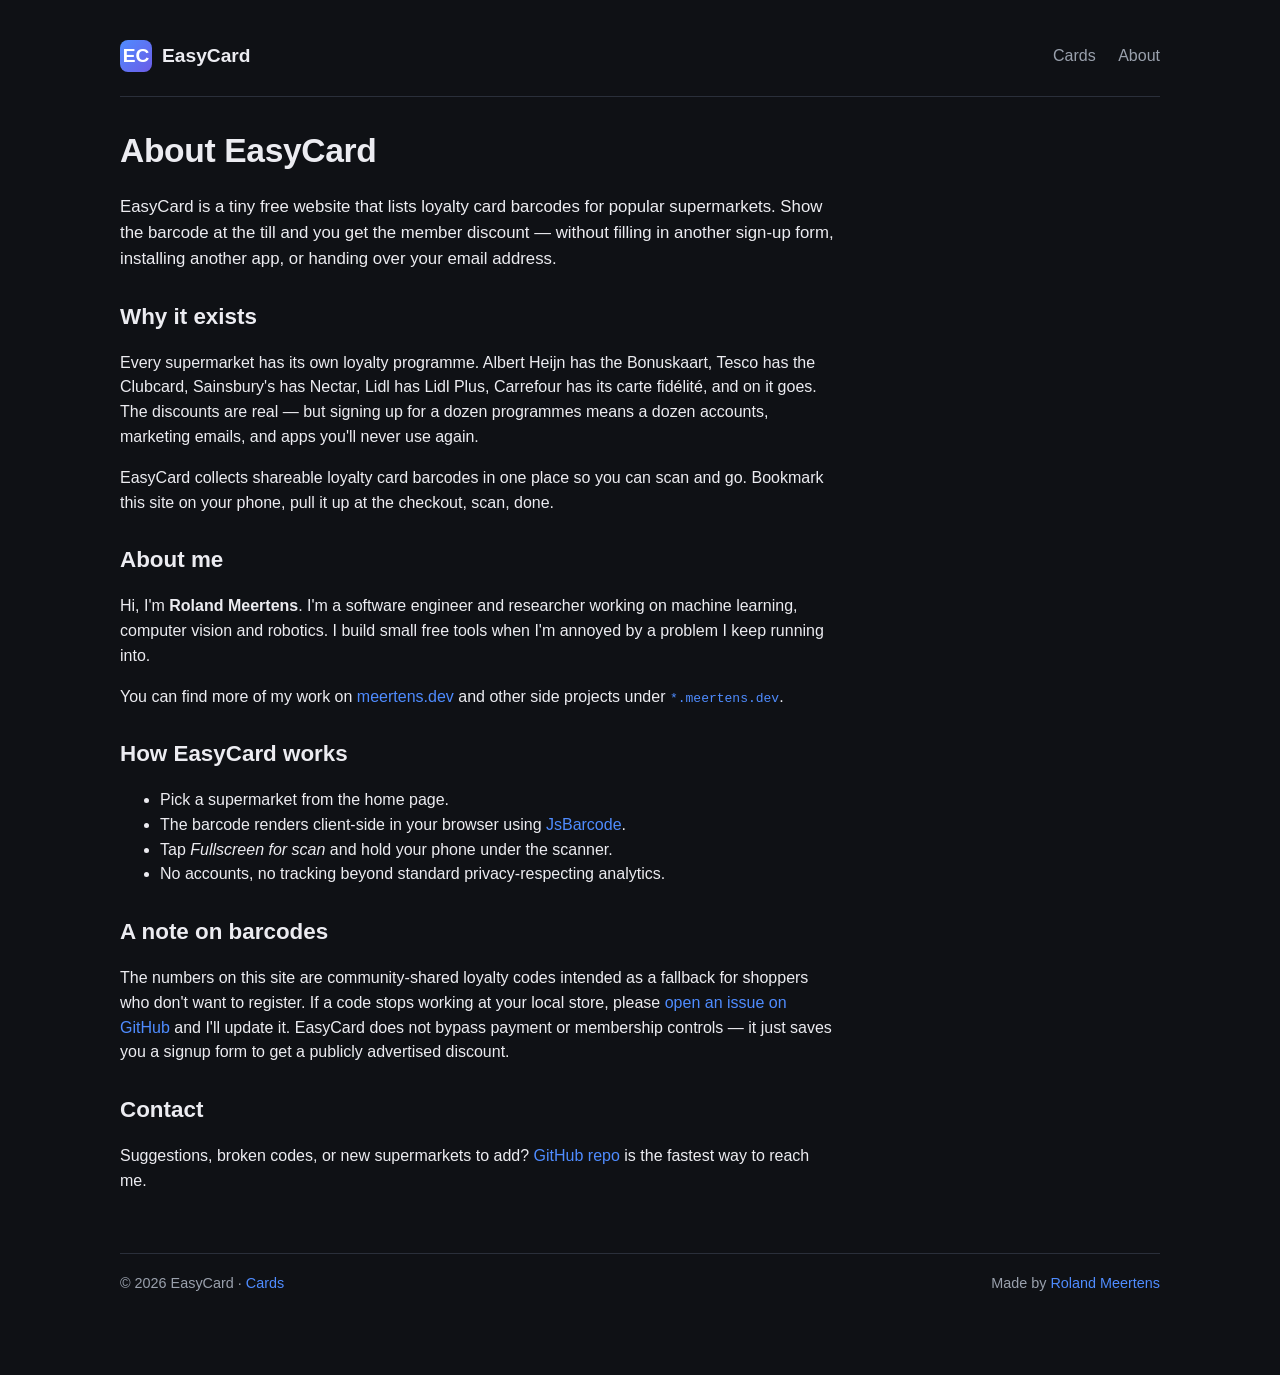
==== about.html @ 8a4fadd6 "Add EasyCard static site with loyalty card barcodes Lists supermarket loyalty programs (Albert Heijn" ====
<!doctype html>
<html lang="en">
<head>
  <meta charset="utf-8" />
  <meta name="viewport" content="width=device-width, initial-scale=1" />
  <title>About — EasyCard by Roland Meertens</title>
  <meta name="description" content="EasyCard is a free site by Roland Meertens that shares loyalty card barcodes for supermarkets like Albert Heijn, Tesco, Sainsbury's and Lidl, so you get member discounts without signing up." />
  <meta name="theme-color" content="#0f1115" />
  <link rel="canonical" href="https://easycard.meertens.dev/about.html" />
  <meta property="og:title" content="About EasyCard — Roland Meertens" />
  <meta property="og:description" content="Why EasyCard exists and who made it." />
  <meta property="og:url" content="https://easycard.meertens.dev/about.html" />
  <meta property="og:type" content="website" />
  <link rel="stylesheet" href="style.css" />
  <!-- Google tag (gtag.js) -->
  <script async src="https://www.googletagmanager.com/gtag/js?id=G-XXWYNZC7YH"></script>
  <script>
    window.dataLayer = window.dataLayer || [];
    function gtag(){dataLayer.push(arguments);}
    gtag('js', new Date());
    gtag('config', 'G-XXWYNZC7YH');
  </script>
  <script type="application/ld+json">
  {
    "@context": "https://schema.org",
    "@type": "Person",
    "name": "Roland Meertens",
    "url": "https://meertens.dev",
    "sameAs": [
      "https://easycard.meertens.dev",
      "https://citytours.meertens.dev"
    ],
    "jobTitle": "Software engineer & researcher",
    "knowsAbout": ["machine learning", "computer vision", "robotics"]
  }
  </script>
</head>
<body>
  <div class="container">
    <header class="site-header">
      <a class="logo" href="/">
        <span class="badge">EC</span>
        <span>EasyCard</span>
      </a>
      <nav class="site-nav">
        <a href="/">Cards</a>
        <a href="/about.html">About</a>
      </nav>
    </header>

    <h1>About EasyCard</h1>
    <div class="about-content">
      <p class="lead">
        EasyCard is a tiny free website that lists loyalty card barcodes
        for popular supermarkets. Show the barcode at the till and you
        get the member discount — without filling in another sign-up form,
        installing another app, or handing over your email address.
      </p>

      <h2>Why it exists</h2>
      <p>
        Every supermarket has its own loyalty programme. Albert Heijn has
        the Bonuskaart, Tesco has the Clubcard, Sainsbury's has Nectar,
        Lidl has Lidl Plus, Carrefour has its carte fidélité, and on it
        goes. The discounts are real — but signing up for a dozen
        programmes means a dozen accounts, marketing emails, and apps
        you'll never use again.
      </p>
      <p>
        EasyCard collects shareable loyalty card barcodes in one place so
        you can scan and go. Bookmark this site on your phone, pull it
        up at the checkout, scan, done.
      </p>

      <h2>About me</h2>
      <p>
        Hi, I'm <strong>Roland Meertens</strong>. I'm a software
        engineer and researcher working on machine learning, computer
        vision and robotics. I build small free tools when I'm annoyed
        by a problem I keep running into.
      </p>
      <p>
        You can find more of my work on
        <a href="https://meertens.dev">meertens.dev</a> and other
        side projects under
        <a href="https://meertens.dev"><code>*.meertens.dev</code></a>.
      </p>

      <h2>How EasyCard works</h2>
      <ul>
        <li>Pick a supermarket from the home page.</li>
        <li>The barcode renders client-side in your browser using <a href="https://github.com/lindell/JsBarcode">JsBarcode</a>.</li>
        <li>Tap <em>Fullscreen for scan</em> and hold your phone under the scanner.</li>
        <li>No accounts, no tracking beyond standard privacy-respecting analytics.</li>
      </ul>

      <h2>A note on barcodes</h2>
      <p>
        The numbers on this site are community-shared loyalty codes
        intended as a fallback for shoppers who don't want to register.
        If a code stops working at your local store, please
        <a href="https://github.com/rmeertens/easycard/issues">open an
        issue on GitHub</a> and I'll update it. EasyCard does not
        bypass payment or membership controls — it just saves you a
        signup form to get a publicly advertised discount.
      </p>

      <h2>Contact</h2>
      <p>
        Suggestions, broken codes, or new supermarkets to add?
        <a href="https://github.com/rmeertens/easycard">GitHub repo</a>
        is the fastest way to reach me.
      </p>
    </div>

    <footer>
      <span>© <span id="year"></span> EasyCard · <a href="/">Cards</a></span>
      <span>Made by <a href="https://meertens.dev">Roland Meertens</a></span>
    </footer>
  </div>
  <script>
    document.getElementById('year').textContent = new Date().getFullYear();
  </script>
</body>
</html>
---- style.css ----
:root {
  --bg: #0f1115;
  --panel: #181b22;
  --panel-2: #20242d;
  --text: #ececf1;
  --muted: #9aa1ad;
  --accent: #4f8cff;
  --border: #2a2f3a;
  --shadow: 0 6px 20px rgba(0, 0, 0, 0.35);
  --radius: 14px;
}

* { box-sizing: border-box; }

html, body {
  margin: 0;
  padding: 0;
  background: var(--bg);
  color: var(--text);
  font-family: -apple-system, BlinkMacSystemFont, "Segoe UI", Roboto, Inter, sans-serif;
  line-height: 1.55;
  -webkit-font-smoothing: antialiased;
}

a { color: var(--accent); text-decoration: none; }
a:hover { text-decoration: underline; }

.container {
  max-width: 1080px;
  margin: 0 auto;
  padding: 24px 20px 80px;
}

header.site-header {
  display: flex;
  align-items: center;
  justify-content: space-between;
  padding: 16px 0 24px;
  border-bottom: 1px solid var(--border);
  margin-bottom: 28px;
  flex-wrap: wrap;
  gap: 12px;
}

.logo {
  display: flex;
  align-items: center;
  gap: 10px;
  font-weight: 700;
  font-size: 1.2rem;
  color: var(--text);
}

.logo .badge {
  width: 32px; height: 32px; border-radius: 8px;
  background: linear-gradient(135deg, #4f8cff, #6c5ce7);
  display: inline-flex; align-items: center; justify-content: center;
  color: white; font-weight: 800;
}

nav.site-nav a {
  margin-left: 18px;
  color: var(--muted);
  font-weight: 500;
}
nav.site-nav a:hover { color: var(--text); text-decoration: none; }

h1 { font-size: 2.1rem; margin: 8px 0 6px; letter-spacing: -0.01em; }
h2 { font-size: 1.4rem; margin: 28px 0 12px; }
.lead { color: var(--muted); font-size: 1.05rem; max-width: 720px; }

.search-row {
  margin: 24px 0 8px;
}
.search-row input {
  width: 100%;
  padding: 12px 14px;
  border-radius: 10px;
  border: 1px solid var(--border);
  background: var(--panel);
  color: var(--text);
  font-size: 1rem;
}
.search-row input:focus { outline: none; border-color: var(--accent); }

.grid {
  display: grid;
  grid-template-columns: repeat(auto-fill, minmax(220px, 1fr));
  gap: 14px;
  margin-top: 14px;
}

.store-card {
  background: var(--panel);
  border: 1px solid var(--border);
  border-radius: var(--radius);
  padding: 16px;
  display: flex;
  flex-direction: column;
  gap: 6px;
  transition: transform .12s ease, border-color .12s ease, background .12s ease;
  cursor: pointer;
  color: var(--text);
}
.store-card:hover {
  transform: translateY(-2px);
  border-color: var(--accent);
  background: var(--panel-2);
  text-decoration: none;
}
.store-card .store-name {
  font-size: 1.1rem;
  font-weight: 700;
}
.store-card .store-program {
  color: var(--muted);
  font-size: 0.92rem;
}
.store-card .country {
  margin-top: 6px;
  font-size: 0.85rem;
  color: var(--muted);
}
.store-card .swatch {
  width: 40px; height: 6px; border-radius: 3px; margin-top: 8px;
}

.card-panel {
  background: var(--panel);
  border: 1px solid var(--border);
  border-radius: var(--radius);
  padding: 22px;
  box-shadow: var(--shadow);
}

.barcode-stage {
  background: white;
  border-radius: 12px;
  padding: 24px 16px;
  text-align: center;
  margin: 18px 0 10px;
}
.barcode-stage svg { max-width: 100%; height: auto; }

.code-text {
  font-family: ui-monospace, SFMono-Regular, Menlo, monospace;
  font-size: 1.1rem;
  letter-spacing: 0.06em;
  color: var(--text);
  background: var(--panel-2);
  padding: 10px 14px;
  border-radius: 8px;
  display: inline-block;
  border: 1px solid var(--border);
}

.actions { display: flex; gap: 10px; margin-top: 12px; flex-wrap: wrap; }
.btn {
  display: inline-flex;
  align-items: center;
  gap: 8px;
  padding: 10px 14px;
  border-radius: 10px;
  border: 1px solid var(--border);
  background: var(--panel-2);
  color: var(--text);
  font-weight: 600;
  cursor: pointer;
  font-size: 0.95rem;
}
.btn:hover { border-color: var(--accent); text-decoration: none; }
.btn.primary { background: var(--accent); border-color: var(--accent); color: white; }
.btn.primary:hover { background: #3a78ee; }

.notice {
  background: rgba(79, 140, 255, 0.08);
  border: 1px solid rgba(79, 140, 255, 0.25);
  color: var(--text);
  padding: 12px 14px;
  border-radius: 10px;
  font-size: 0.92rem;
}

footer {
  margin-top: 60px;
  padding-top: 18px;
  border-top: 1px solid var(--border);
  color: var(--muted);
  font-size: 0.9rem;
  display: flex;
  justify-content: space-between;
  flex-wrap: wrap;
  gap: 8px;
}

.about-content p { color: var(--text); max-width: 720px; }
.about-content ul { color: var(--text); max-width: 720px; }

.kbd {
  background: var(--panel-2);
  border: 1px solid var(--border);
  border-radius: 4px;
  padding: 1px 6px;
  font-family: ui-monospace, monospace;
  font-size: 0.85em;
}

.back-link {
  display: inline-flex;
  align-items: center;
  gap: 6px;
  color: var(--muted);
  margin-bottom: 8px;
}
.back-link:hover { color: var(--text); text-decoration: none; }

@media (max-width: 540px) {
  h1 { font-size: 1.6rem; }
  nav.site-nav a { margin-left: 12px; font-size: 0.95rem; }
}
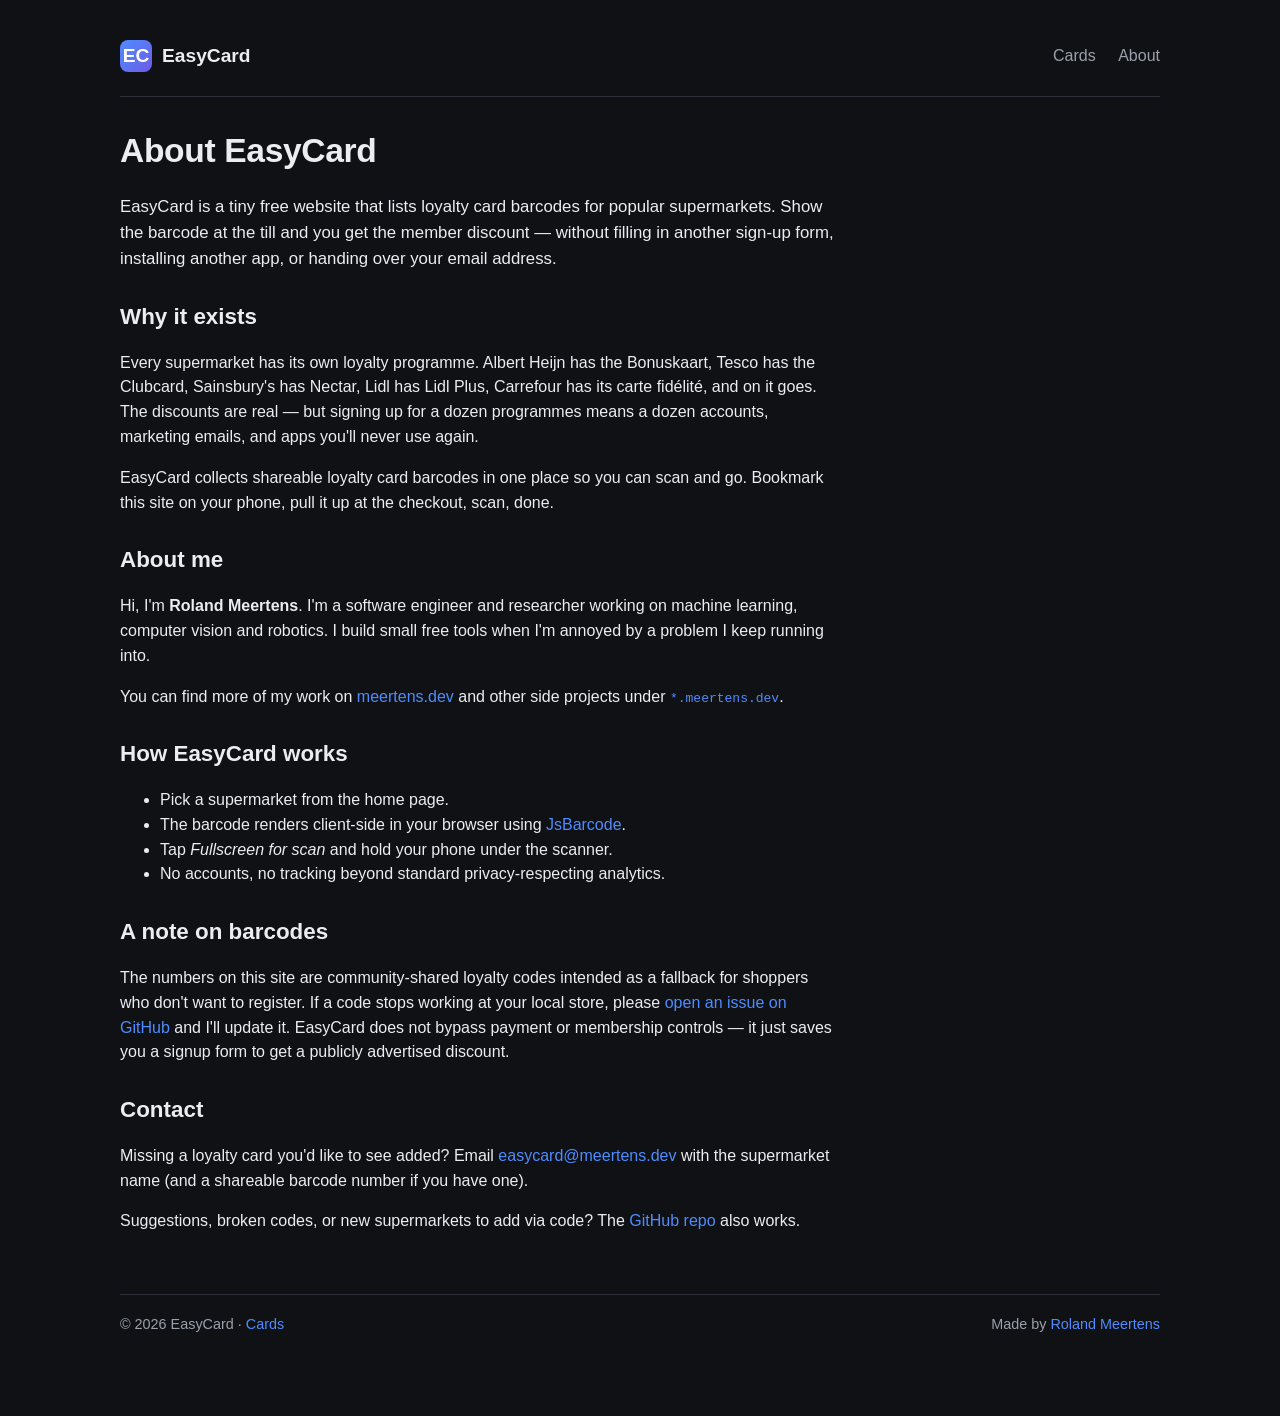
==== commit b6cf5558: "Add easycard@meertens.dev contact for missing loyalty cards" ====
--- a/about.html
+++ b/about.html
@@ -107,9 +107,15 @@
 
       <h2>Contact</h2>
       <p>
-        Suggestions, broken codes, or new supermarkets to add?
-        <a href="https://github.com/rmeertens/easycard">GitHub repo</a>
-        is the fastest way to reach me.
+        Missing a loyalty card you'd like to see added? Email
+        <a href="mailto:easycard@meertens.dev">easycard@meertens.dev</a>
+        with the supermarket name (and a shareable barcode number if you
+        have one).
+      </p>
+      <p>
+        Suggestions, broken codes, or new supermarkets to add via code?
+        The <a href="https://github.com/rmeertens/easycard">GitHub repo</a>
+        also works.
       </p>
     </div>
 
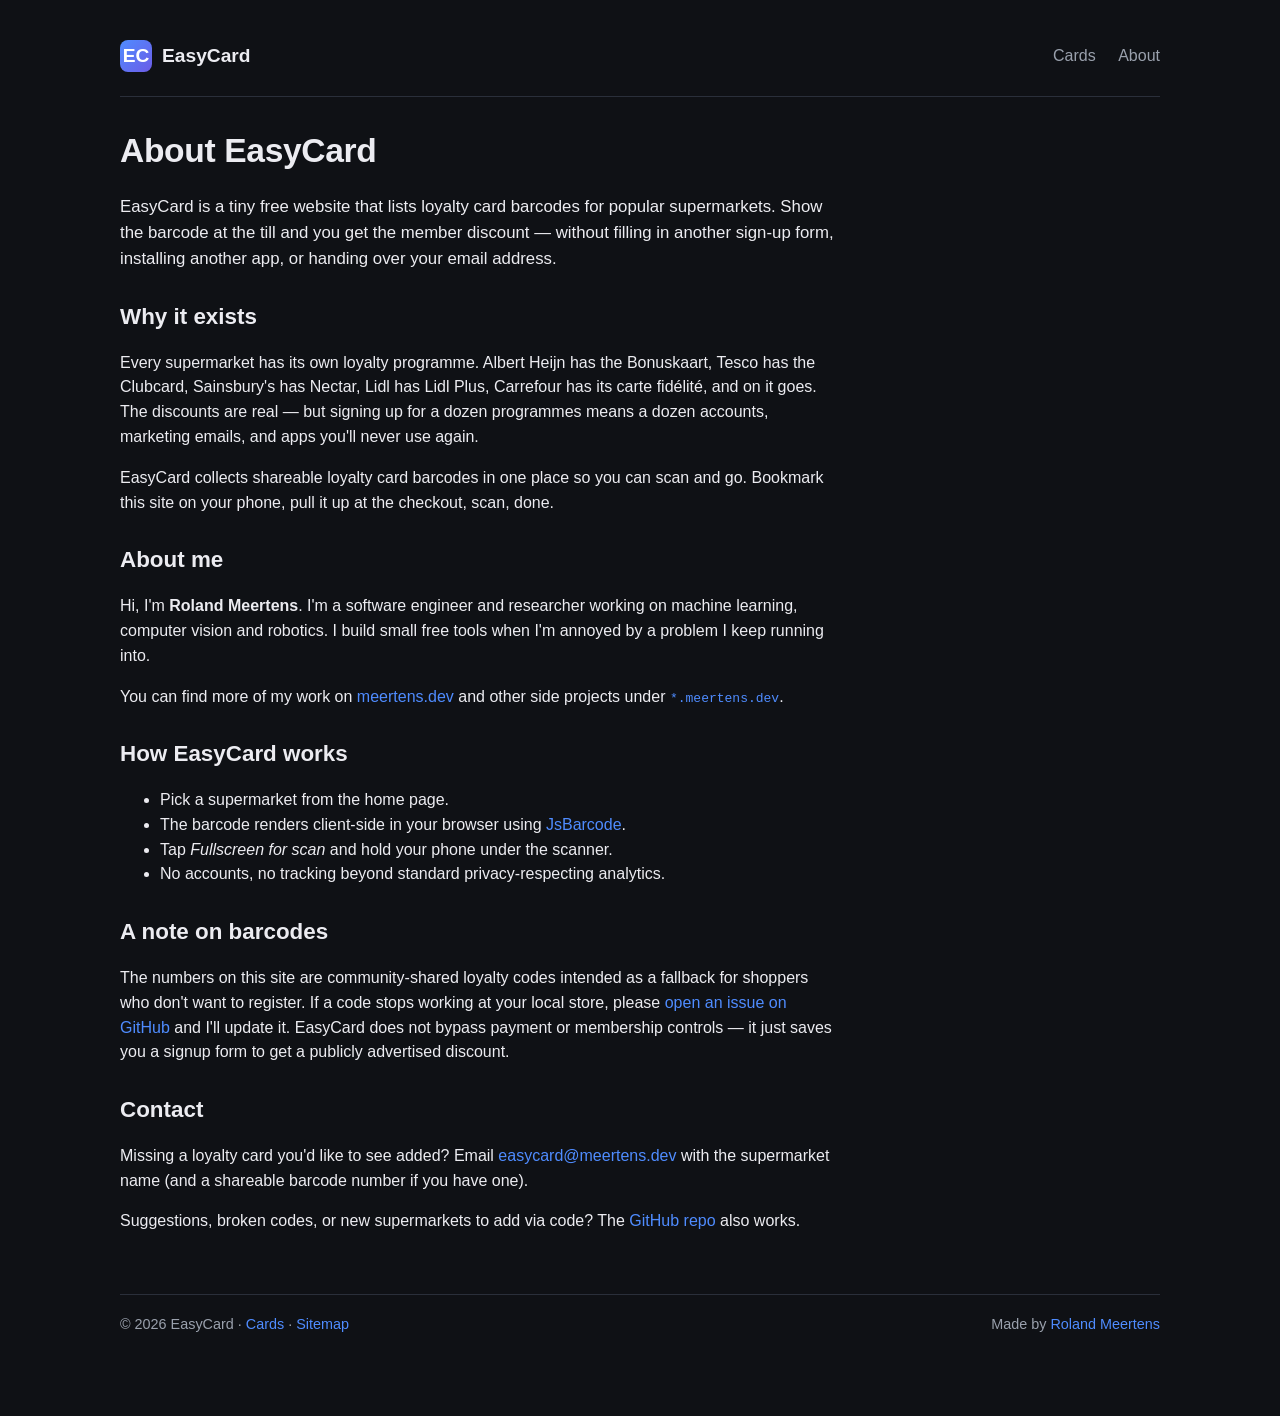
==== commit aefcd544: "Link sitemap.xml from each page head and footer" ====
--- a/about.html
+++ b/about.html
@@ -7,6 +7,7 @@
   <meta name="description" content="EasyCard is a free site by Roland Meertens that shares loyalty card barcodes for supermarkets like Albert Heijn, Tesco, Sainsbury's and Lidl, so you get member discounts without signing up." />
   <meta name="theme-color" content="#0f1115" />
   <link rel="canonical" href="https://easycard.meertens.dev/about.html" />
+  <link rel="sitemap" type="application/xml" href="/sitemap.xml" />
   <meta property="og:title" content="About EasyCard — Roland Meertens" />
   <meta property="og:description" content="Why EasyCard exists and who made it." />
   <meta property="og:url" content="https://easycard.meertens.dev/about.html" />
@@ -120,7 +121,7 @@
     </div>
 
     <footer>
-      <span>© <span id="year"></span> EasyCard · <a href="/">Cards</a></span>
+      <span>© <span id="year"></span> EasyCard · <a href="/">Cards</a> · <a href="/sitemap.xml">Sitemap</a></span>
       <span>Made by <a href="https://meertens.dev">Roland Meertens</a></span>
     </footer>
   </div>
